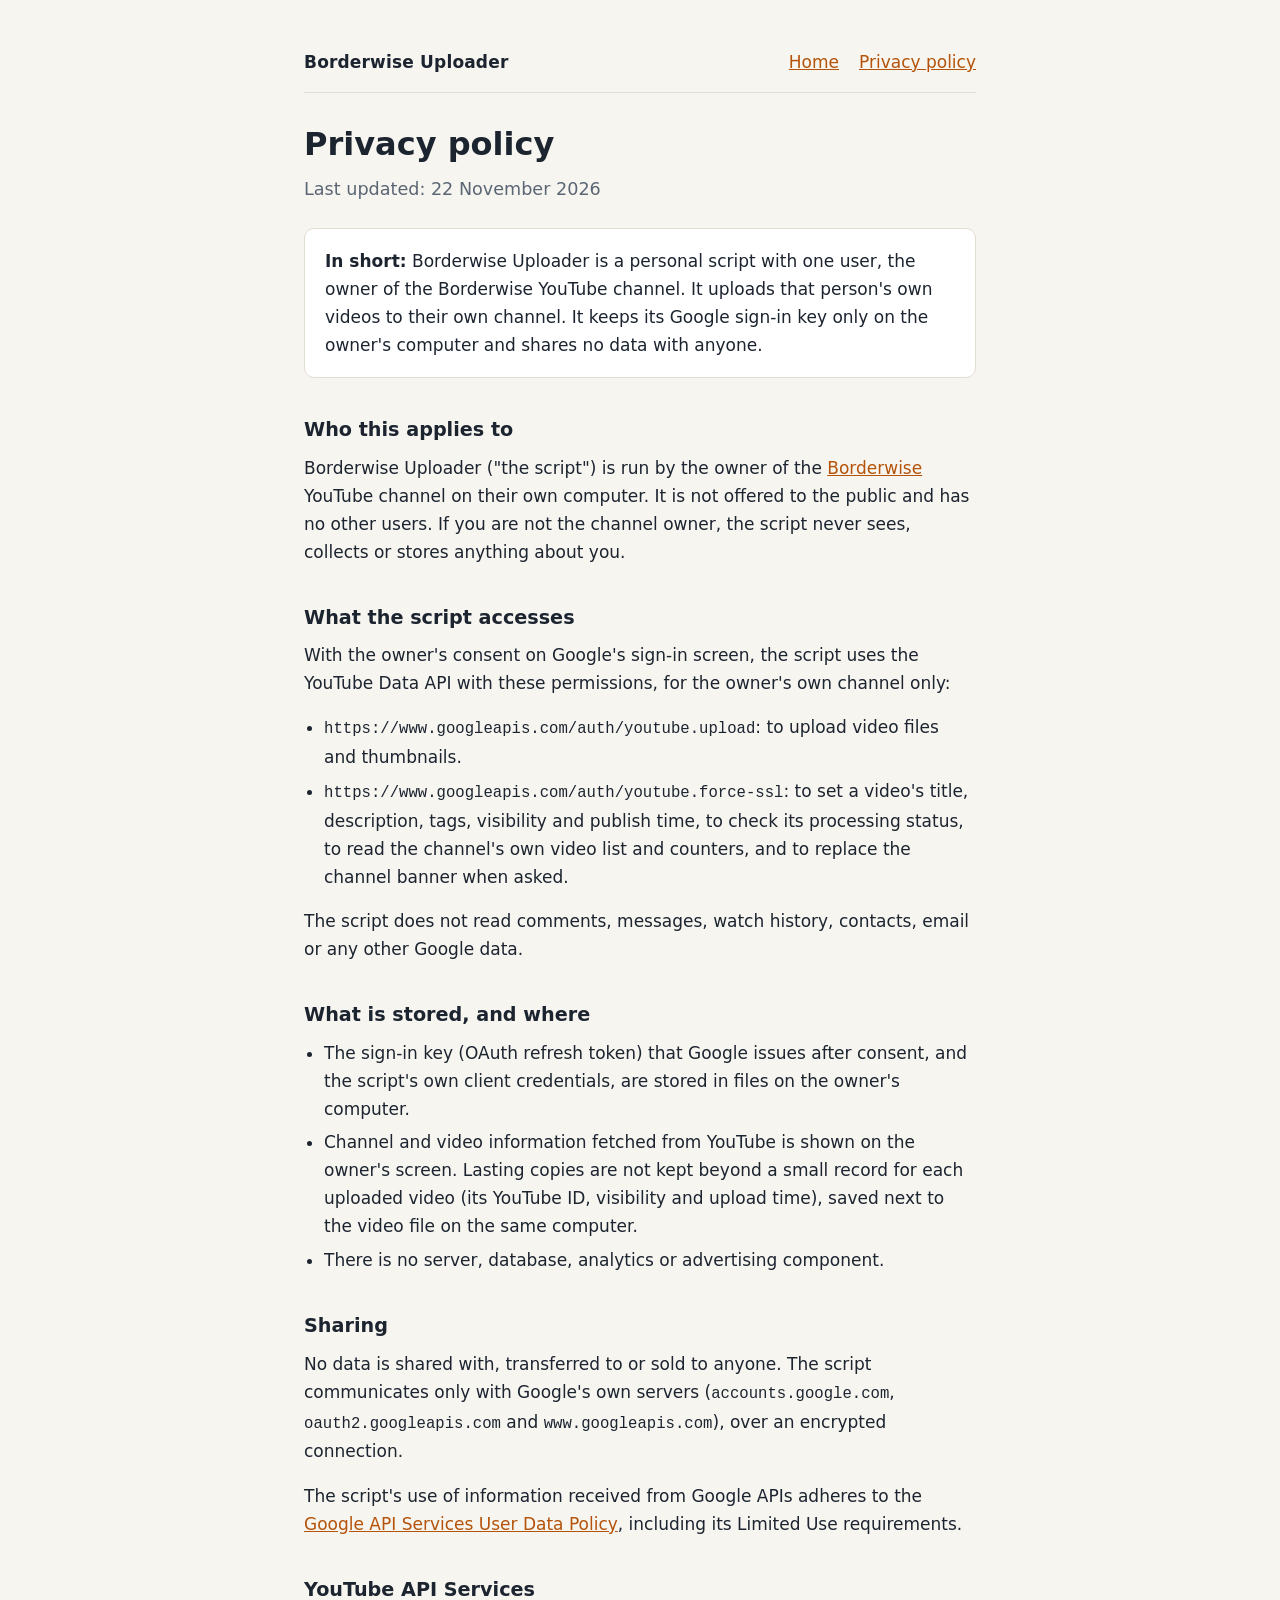
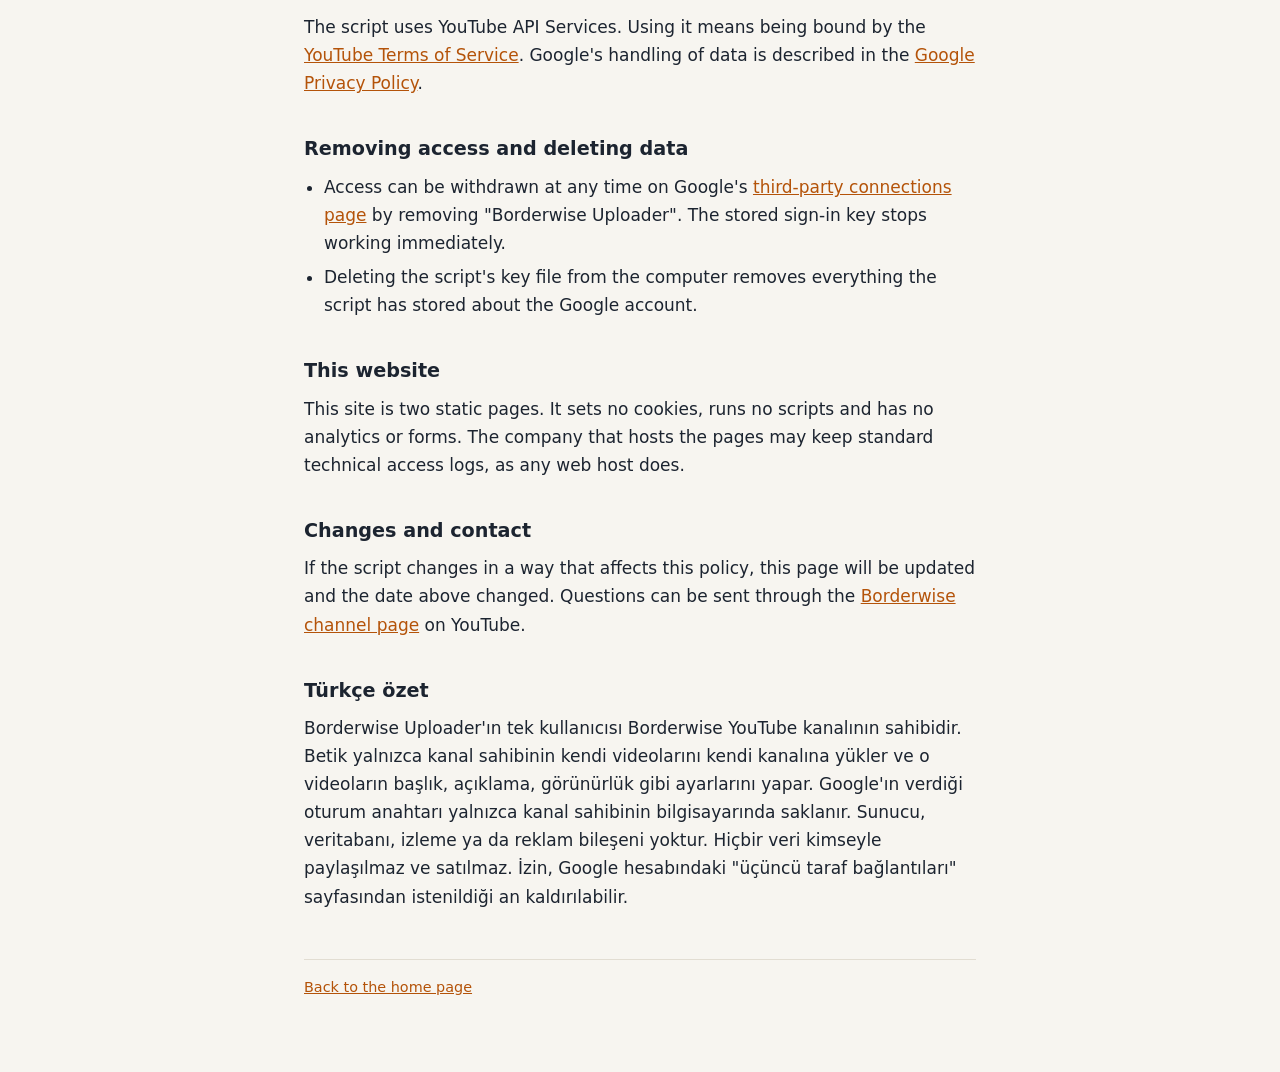
==== privacy.html @ c636bd29 "Borderwise Uploader home page and privacy policy" ====
<!doctype html>
<html lang="en">
<head>
<meta charset="utf-8">
<meta name="viewport" content="width=device-width, initial-scale=1">
<title>Privacy policy · Borderwise Uploader</title>
<meta name="description" content="Privacy policy of Borderwise Uploader, a personal script that uploads the owner's own videos to their own YouTube channel.">
<link rel="stylesheet" href="style.css">
</head>
<body>
<main>
  <header class="site">
    <span class="name">Borderwise Uploader</span>
    <nav><a href="./">Home</a><a href="privacy.html">Privacy policy</a></nav>
  </header>

  <h1>Privacy policy</h1>
  <p class="lead">Last updated: 22 November 2026</p>

  <div class="card">
    <p><strong>In short:</strong> Borderwise Uploader is a personal script with one user, the owner of the
    Borderwise YouTube channel. It uploads that person's own videos to their own channel. It keeps its
    Google sign-in key only on the owner's computer and shares no data with anyone.</p>
  </div>

  <h2>Who this applies to</h2>
  <p>Borderwise Uploader ("the script") is run by the owner of the
  <a href="https://www.youtube.com/@borderwisegeo">Borderwise</a> YouTube channel on their own computer.
  It is not offered to the public and has no other users. If you are not the channel owner, the script
  never sees, collects or stores anything about you.</p>

  <h2>What the script accesses</h2>
  <p>With the owner's consent on Google's sign-in screen, the script uses the YouTube Data API with these
  permissions, for the owner's own channel only:</p>
  <ul>
    <li><code>https://www.googleapis.com/auth/youtube.upload</code>: to upload video files and thumbnails.</li>
    <li><code>https://www.googleapis.com/auth/youtube.force-ssl</code>: to set a video's title, description,
    tags, visibility and publish time, to check its processing status, to read the channel's own video list
    and counters, and to replace the channel banner when asked.</li>
  </ul>
  <p>The script does not read comments, messages, watch history, contacts, email or any other Google data.</p>

  <h2>What is stored, and where</h2>
  <ul>
    <li>The sign-in key (OAuth refresh token) that Google issues after consent, and the script's own client
    credentials, are stored in files on the owner's computer.</li>
    <li>Channel and video information fetched from YouTube is shown on the owner's screen. Lasting copies are
    not kept beyond a small record for each uploaded video (its YouTube ID, visibility and upload time), saved
    next to the video file on the same computer.</li>
    <li>There is no server, database, analytics or advertising component.</li>
  </ul>

  <h2>Sharing</h2>
  <p>No data is shared with, transferred to or sold to anyone. The script communicates only with Google's
  own servers (<code>accounts.google.com</code>, <code>oauth2.googleapis.com</code> and
  <code>www.googleapis.com</code>), over an encrypted connection.</p>
  <p>The script's use of information received from Google APIs adheres to the
  <a href="https://developers.google.com/terms/api-services-user-data-policy">Google API Services User Data Policy</a>,
  including its Limited Use requirements.</p>

  <h2>YouTube API Services</h2>
  <p>The script uses YouTube API Services. Using it means being bound by the
  <a href="https://www.youtube.com/t/terms">YouTube Terms of Service</a>. Google's handling of data is
  described in the <a href="https://policies.google.com/privacy">Google Privacy Policy</a>.</p>

  <h2>Removing access and deleting data</h2>
  <ul>
    <li>Access can be withdrawn at any time on Google's
    <a href="https://myaccount.google.com/connections">third-party connections page</a> by removing
    "Borderwise Uploader". The stored sign-in key stops working immediately.</li>
    <li>Deleting the script's key file from the computer removes everything the script has stored about the
    Google account.</li>
  </ul>

  <h2>This website</h2>
  <p>This site is two static pages. It sets no cookies, runs no scripts and has no analytics or forms.
  The company that hosts the pages may keep standard technical access logs, as any web host does.</p>

  <h2>Changes and contact</h2>
  <p>If the script changes in a way that affects this policy, this page will be updated and the date above
  changed. Questions can be sent through the
  <a href="https://www.youtube.com/@borderwisegeo">Borderwise channel page</a> on YouTube.</p>

  <h2>Türkçe özet</h2>
  <p>Borderwise Uploader'ın tek kullanıcısı Borderwise YouTube kanalının sahibidir. Betik yalnızca kanal
  sahibinin kendi videolarını kendi kanalına yükler ve o videoların başlık, açıklama, görünürlük gibi
  ayarlarını yapar. Google'ın verdiği oturum anahtarı yalnızca kanal sahibinin bilgisayarında saklanır.
  Sunucu, veritabanı, izleme ya da reklam bileşeni yoktur. Hiçbir veri kimseyle paylaşılmaz ve satılmaz.
  İzin, Google hesabındaki "üçüncü taraf bağlantıları" sayfasından istenildiği an kaldırılabilir.</p>

  <footer>
    <p><a href="./">Back to the home page</a></p>
  </footer>
</main>
</body>
</html>
---- style.css ----
:root {
  --bg: #f7f5f0;
  --card: #ffffff;
  --text: #1c2430;
  --muted: #5b6675;
  --line: #e2ddd2;
  --accent: #b45309;
}
@media (prefers-color-scheme: dark) {
  :root {
    --bg: #10161f;
    --card: #17202c;
    --text: #e8ecf1;
    --muted: #9aa6b5;
    --line: #263242;
    --accent: #f5a524;
  }
}
* { box-sizing: border-box; }
html { -webkit-text-size-adjust: 100%; }
body {
  margin: 0;
  background: var(--bg);
  color: var(--text);
  font: 17px/1.65 system-ui, -apple-system, "Segoe UI", Roboto, Helvetica, Arial, sans-serif;
}
main {
  max-width: 44rem;
  margin: 0 auto;
  padding: 3rem 1rem 4rem;
}
header.site {
  display: flex;
  flex-wrap: wrap;
  align-items: baseline;
  justify-content: space-between;
  gap: 0.5rem 1.5rem;
  padding-bottom: 1rem;
  margin-bottom: 2rem;
  border-bottom: 1px solid var(--line);
}
header.site .name { font-weight: 700; letter-spacing: 0.01em; }
header.site nav a { margin-left: 1.25rem; }
header.site nav a:first-child { margin-left: 0; }
h1 { font-size: 2rem; line-height: 1.2; margin: 0 0 0.75rem; text-wrap: balance; }
h2 { font-size: 1.2rem; margin: 2.25rem 0 0.5rem; }
p, ul { margin: 0 0 1rem; }
ul { padding-left: 1.25rem; }
li { margin-bottom: 0.35rem; }
a { color: var(--accent); }
.lead { font-size: 1.1rem; color: var(--muted); }
.card {
  background: var(--card);
  border: 1px solid var(--line);
  border-radius: 10px;
  padding: 1.1rem 1.25rem;
  margin: 1.5rem 0;
}
.card p:last-child, .card ul:last-child { margin-bottom: 0; }
code { font-family: ui-monospace, Consolas, monospace; font-size: 0.92em; overflow-wrap: anywhere; }
footer { margin-top: 3rem; padding-top: 1rem; border-top: 1px solid var(--line); color: var(--muted); font-size: 0.9rem; }
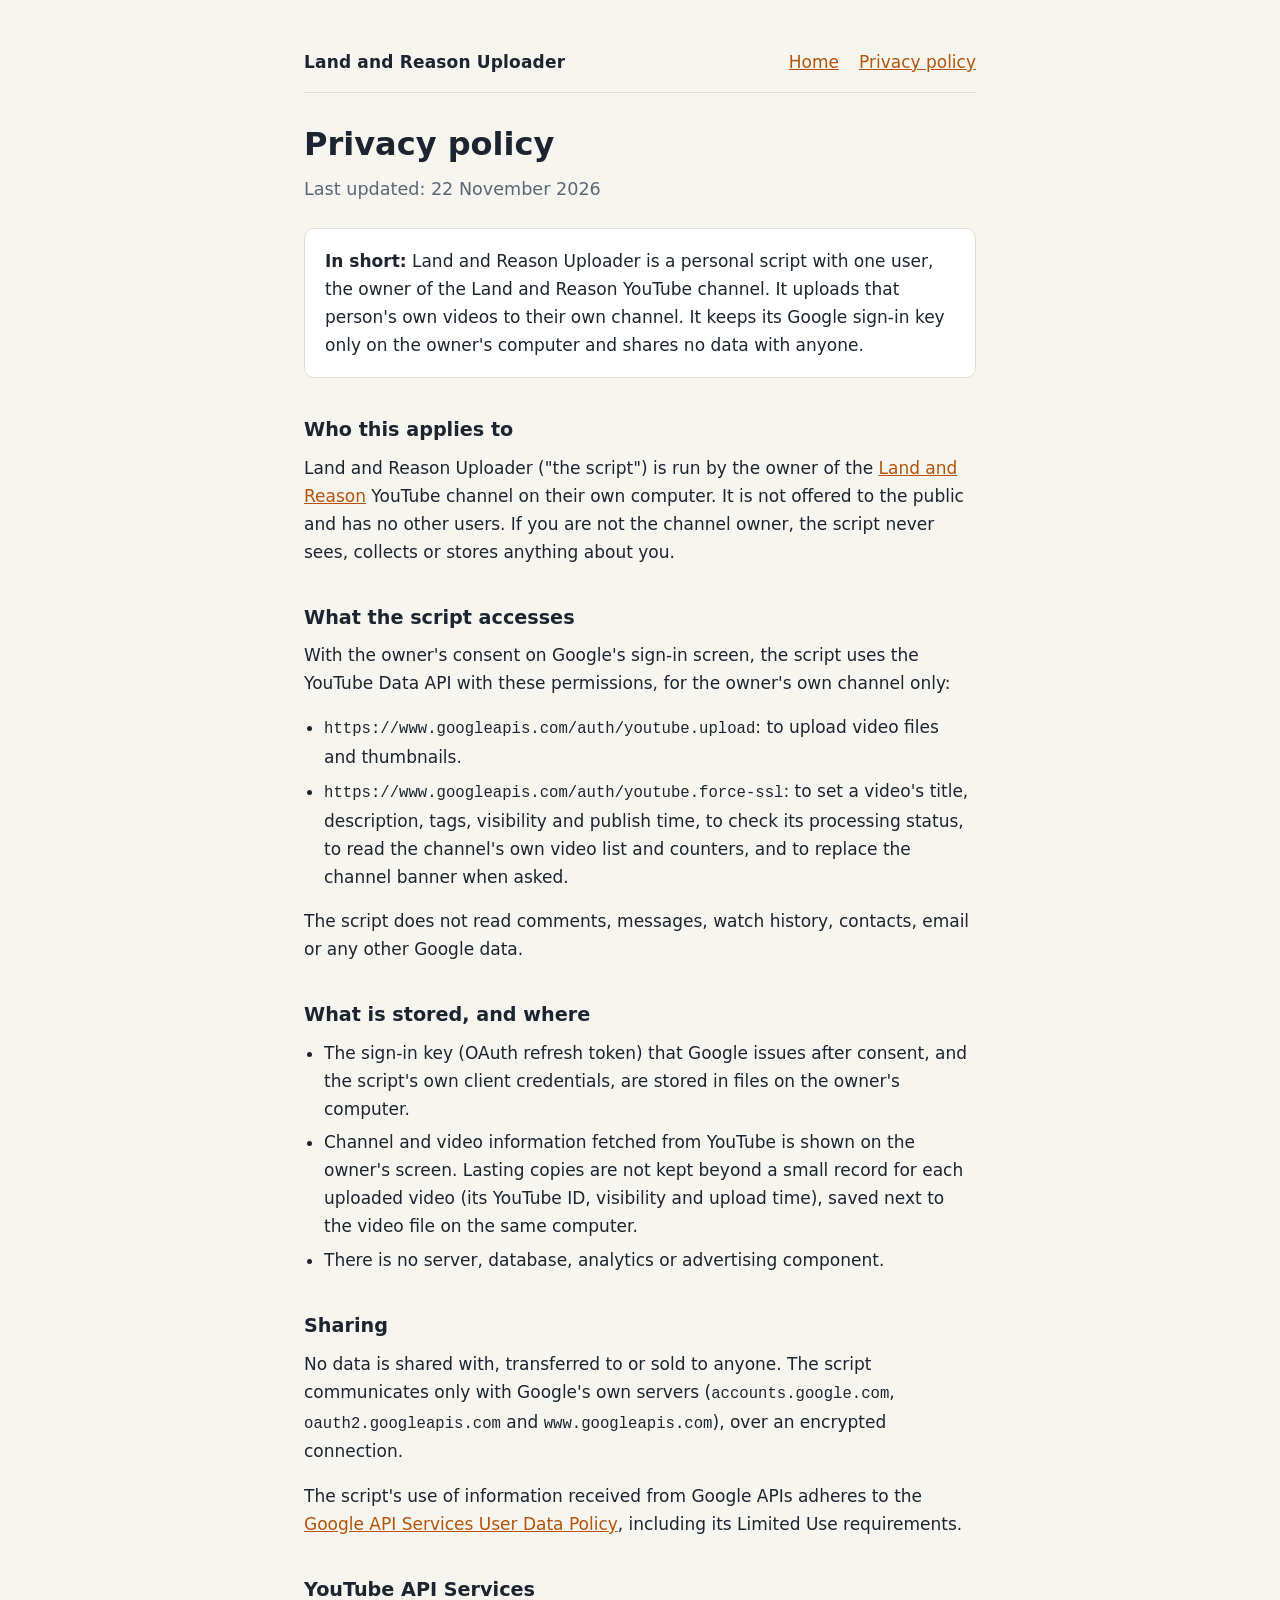
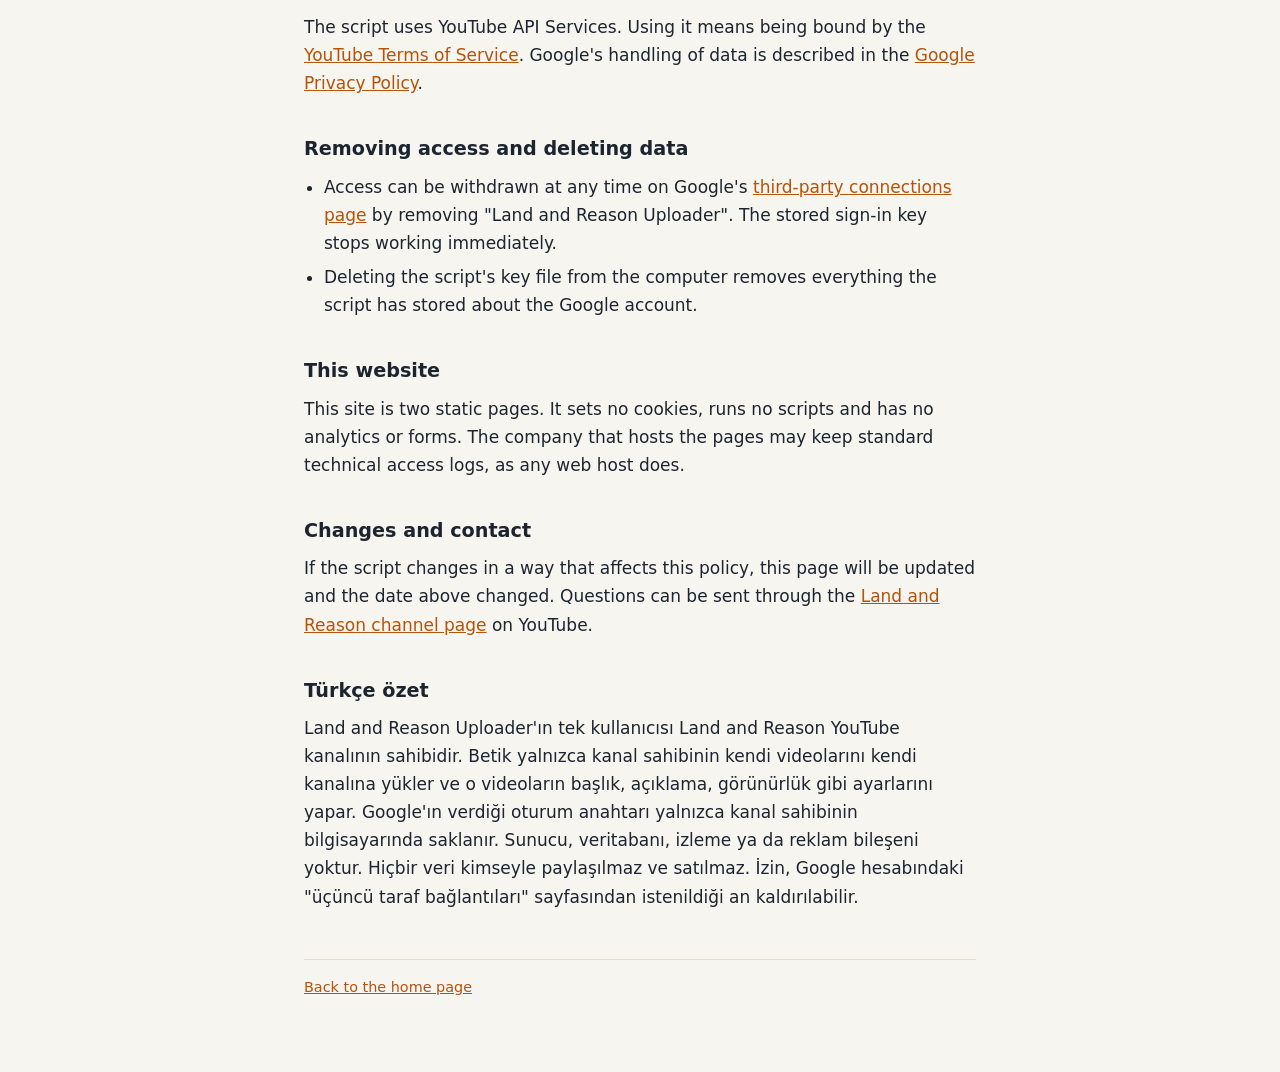
==== commit a5fa93e3: "Rename to Land and Reason Uploader" ====
--- a/privacy.html
+++ b/privacy.html
@@ -3,14 +3,14 @@
 <head>
 <meta charset="utf-8">
 <meta name="viewport" content="width=device-width, initial-scale=1">
-<title>Privacy policy · Borderwise Uploader</title>
-<meta name="description" content="Privacy policy of Borderwise Uploader, a personal script that uploads the owner's own videos to their own YouTube channel.">
+<title>Privacy policy · Land and Reason Uploader</title>
+<meta name="description" content="Privacy policy of Land and Reason Uploader, a personal script that uploads the owner's own videos to their own YouTube channel.">
 <link rel="stylesheet" href="style.css">
 </head>
 <body>
 <main>
   <header class="site">
-    <span class="name">Borderwise Uploader</span>
+    <span class="name">Land and Reason Uploader</span>
     <nav><a href="./">Home</a><a href="privacy.html">Privacy policy</a></nav>
   </header>
 
@@ -18,14 +18,14 @@
   <p class="lead">Last updated: 22 November 2026</p>
 
   <div class="card">
-    <p><strong>In short:</strong> Borderwise Uploader is a personal script with one user, the owner of the
-    Borderwise YouTube channel. It uploads that person's own videos to their own channel. It keeps its
+    <p><strong>In short:</strong> Land and Reason Uploader is a personal script with one user, the owner of the
+    Land and Reason YouTube channel. It uploads that person's own videos to their own channel. It keeps its
     Google sign-in key only on the owner's computer and shares no data with anyone.</p>
   </div>
 
   <h2>Who this applies to</h2>
-  <p>Borderwise Uploader ("the script") is run by the owner of the
-  <a href="https://www.youtube.com/@borderwisegeo">Borderwise</a> YouTube channel on their own computer.
+  <p>Land and Reason Uploader ("the script") is run by the owner of the
+  <a href="https://www.youtube.com/channel/UCgRWpKCoqRoCqMeAG-kdyhQ">Land and Reason</a> YouTube channel on their own computer.
   It is not offered to the public and has no other users. If you are not the channel owner, the script
   never sees, collects or stores anything about you.</p>
 
@@ -67,7 +67,7 @@
   <ul>
     <li>Access can be withdrawn at any time on Google's
     <a href="https://myaccount.google.com/connections">third-party connections page</a> by removing
-    "Borderwise Uploader". The stored sign-in key stops working immediately.</li>
+    "Land and Reason Uploader". The stored sign-in key stops working immediately.</li>
     <li>Deleting the script's key file from the computer removes everything the script has stored about the
     Google account.</li>
   </ul>
@@ -79,10 +79,10 @@
   <h2>Changes and contact</h2>
   <p>If the script changes in a way that affects this policy, this page will be updated and the date above
   changed. Questions can be sent through the
-  <a href="https://www.youtube.com/@borderwisegeo">Borderwise channel page</a> on YouTube.</p>
+  <a href="https://www.youtube.com/channel/UCgRWpKCoqRoCqMeAG-kdyhQ">Land and Reason channel page</a> on YouTube.</p>
 
   <h2>Türkçe özet</h2>
-  <p>Borderwise Uploader'ın tek kullanıcısı Borderwise YouTube kanalının sahibidir. Betik yalnızca kanal
+  <p>Land and Reason Uploader'ın tek kullanıcısı Land and Reason YouTube kanalının sahibidir. Betik yalnızca kanal
   sahibinin kendi videolarını kendi kanalına yükler ve o videoların başlık, açıklama, görünürlük gibi
   ayarlarını yapar. Google'ın verdiği oturum anahtarı yalnızca kanal sahibinin bilgisayarında saklanır.
   Sunucu, veritabanı, izleme ya da reklam bileşeni yoktur. Hiçbir veri kimseyle paylaşılmaz ve satılmaz.
